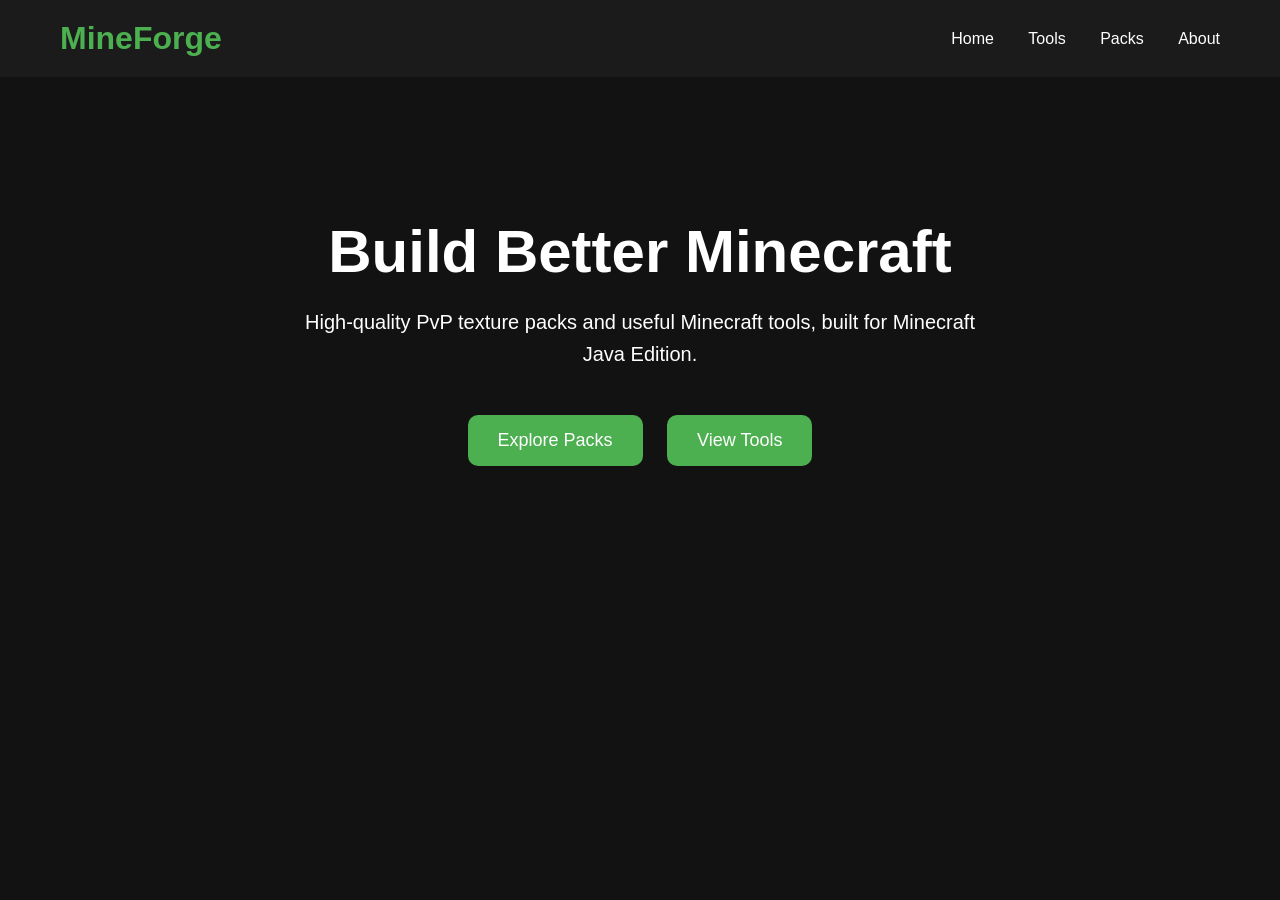
==== Website/index.html @ f45bd029 "Create homepage hero section" ====
<!DOCTYPE html>
<html lang="en">
<head>
    <meta charset="UTF-8">
    <meta name="viewport" content="width=device-width, initial-scale=1.0">
    <title>Document</title>
    <link rel="stylesheet" href="styles.css">
</head>
<body>
    <body>

    <nav class="navbar">

        <h1 class="logo">MineForge</h1>

        <div class="nav-links">
            <a href="#">Home</a>
            <a href="#">Tools</a>
            <a href="#">Packs</a>
            <a href="#">About</a>
        </div>

    </nav>

    <main>

        <section class="hero">

            <h2>Build Better Minecraft</h2>

            <p>
                High-quality PvP texture packs and useful Minecraft tools,
                built for Minecraft Java Edition.
            </p>

            <div class="buttons">
                <button>Explore Packs</button>
                <button>View Tools</button>
            </div>

        </section>

    </main>

</body>
</body>
</html>
---- Website/styles.css ----
/* Reset */

* {
    margin: 0;
    padding: 0;
    box-sizing: border-box;
}

/* Body */

body {
    background: #121212;
    color: white;
    font-family: Arial, Helvetica, sans-serif;
}

/* Navigation */

.navbar {

    display: flex;

    justify-content: space-between;

    align-items: center;

    padding: 20px 60px;

    background: #1b1b1b;
}

.logo {

    color: #4CAF50;

    font-size: 32px;
}

.nav-links a {

    color: white;

    text-decoration: none;

    margin-left: 30px;

    transition: 0.3s;
}

.nav-links a:hover {

    color: #4CAF50;
}

/* Hero */

.hero {

    text-align: center;

    padding: 140px 20px;
}

.hero h2 {

    font-size: 60px;

    margin-bottom: 20px;
}

.hero p {

    max-width: 700px;

    margin: auto;

    margin-bottom: 35px;

    font-size: 20px;

    line-height: 1.6;
}

button {

    background: #4CAF50;

    color: white;

    border: none;

    padding: 15px 30px;

    border-radius: 10px;

    font-size: 18px;

    cursor: pointer;

    margin: 10px;

    transition: 0.3s;
}

button:hover {

    background: #3f9143;

    transform: translateY(-5px);
}
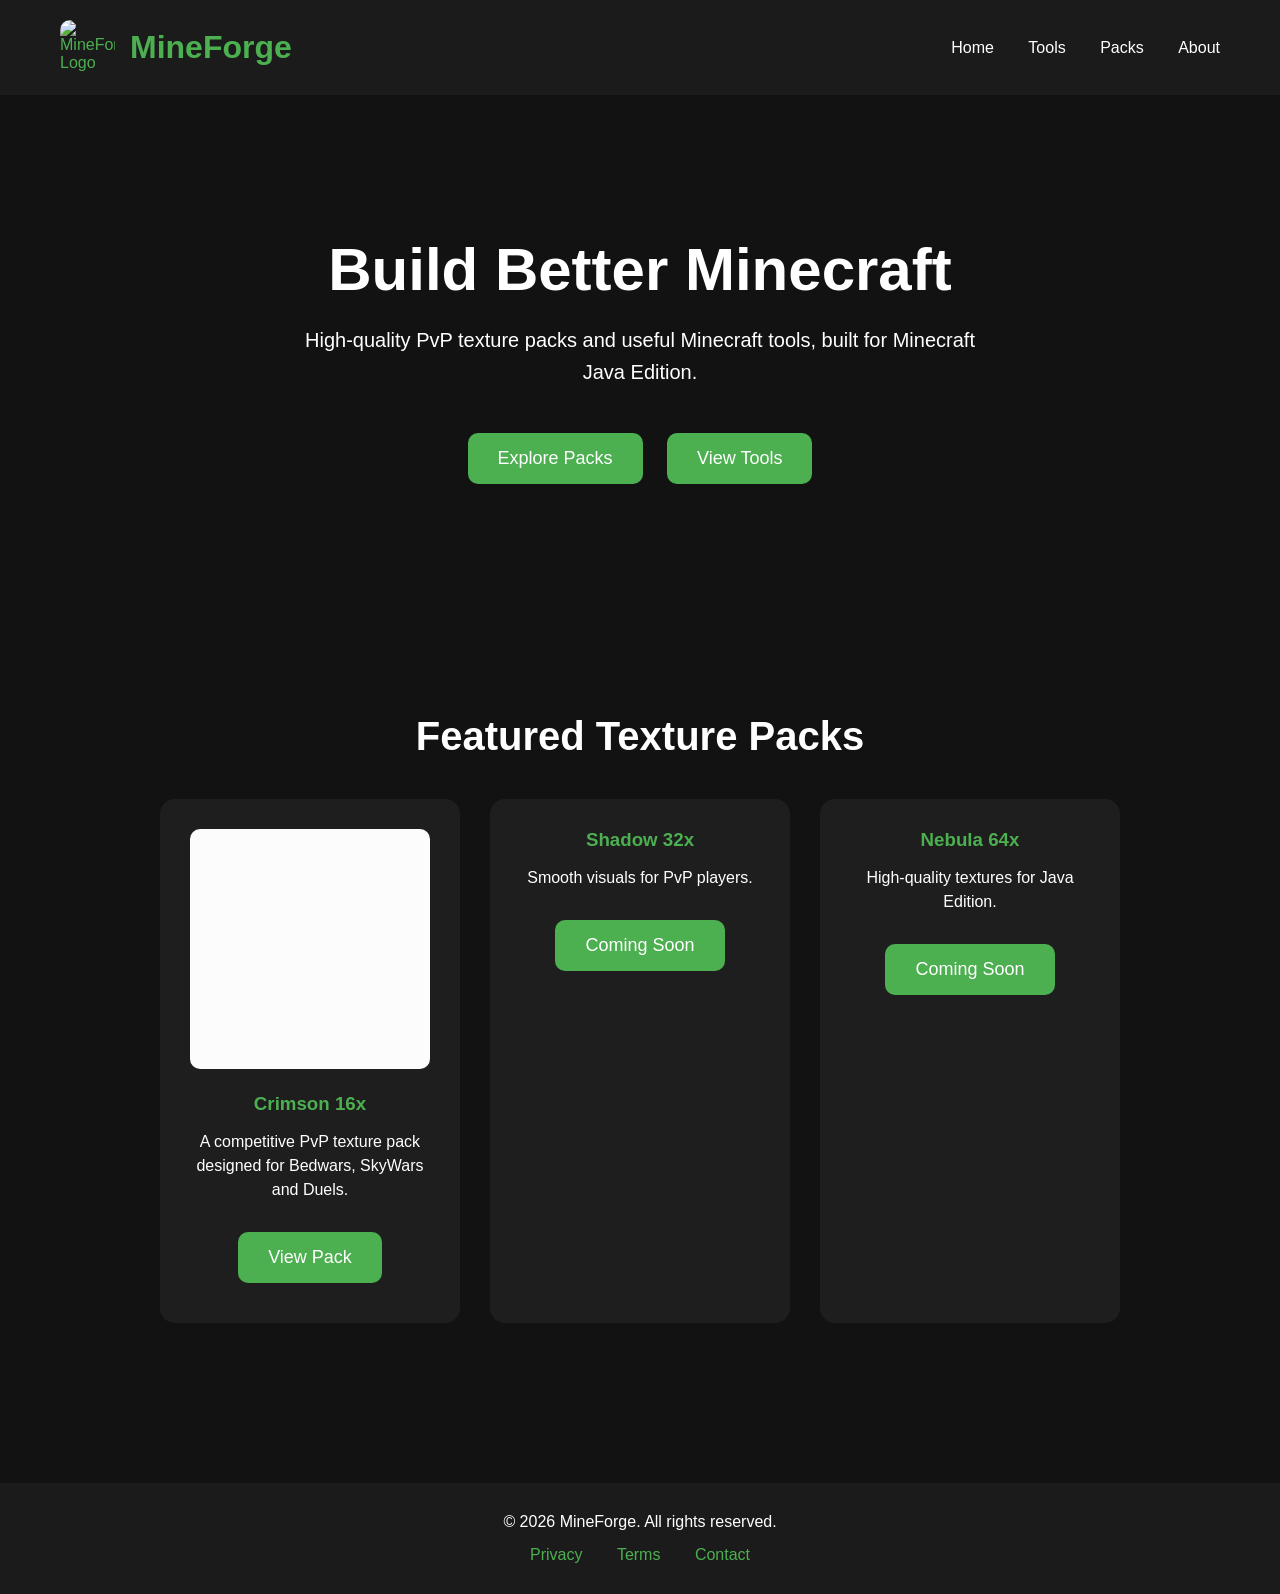
==== commit 28c77654: "Add website footer" ====
--- a/Website/index.html
+++ b/Website/index.html
@@ -11,7 +11,13 @@
 
     <nav class="navbar">
 
-        <h1 class="logo">MineForge</h1>
+        <div class="logo">
+
+    <img src="images/mineforge-logo.png" alt="MineForge Logo">
+
+    <h1>MineForge</h1>
+
+</div>
 
         <div class="nav-links">
             <a href="#">Home</a>
@@ -39,8 +45,55 @@
             </div>
 
         </section>
+        <section class="featured">
+
+    <h2>Featured Texture Packs</h2>
+
+    <div class="card-container">
+
+        <div class="card">
+
+    <img src="images/placeholder-pack.png" alt="Crimson 16x">
+
+    <h3>Crimson 16x</h3>
+
+    <p>
+        A competitive PvP texture pack designed for Bedwars,
+        SkyWars and Duels.
+    </p>
+
+    <button>View Pack</button>
+
+</div>
+
+        <div class="card">
+            <h3>Shadow 32x</h3>
+            <p>Smooth visuals for PvP players.</p>
+            <button>Coming Soon</button>
+        </div>
+
+        <div class="card">
+            <h3>Nebula 64x</h3>
+            <p>High-quality textures for Java Edition.</p>
+            <button>Coming Soon</button>
+        </div>
+
+    </div>
+
+</section>
 
     </main>
+    <footer>
+
+    <p>© 2026 MineForge. All rights reserved.</p>
+
+    <div class="footer-links">
+        <a href="#">Privacy</a>
+        <a href="#">Terms</a>
+        <a href="#">Contact</a>
+    </div>
+
+</footer>
 
 </body>
 </body>
--- a/Website/styles.css
+++ b/Website/styles.css
@@ -31,7 +31,25 @@
 
 .logo {
 
-    color: #4CAF50;
+    display: flex;
+
+    align-items: center;
+
+    gap: 15px;
+
+    color: #4CAF50;
+}
+
+.logo img {
+
+    width: 55px;
+
+    height: 55px;
+
+    border-radius: 10px;
+}
+
+.logo h1 {
 
     font-size: 32px;
 }
@@ -107,4 +125,109 @@
     background: #3f9143;
 
     transform: translateY(-5px);
+}
+/* Featured Section */
+
+.featured {
+
+    padding: 80px 60px;
+
+    text-align: center;
+}
+
+.featured h2 {
+
+    margin-bottom: 40px;
+
+    font-size: 40px;
+}
+
+.card-container {
+
+    display: flex;
+
+    justify-content: center;
+
+    gap: 30px;
+
+    flex-wrap: wrap;
+}
+
+.card {
+
+    background: #1e1e1e;
+
+    padding: 30px;
+
+    border-radius: 15px;
+
+    width: 300px;
+
+    transition: 0.3s;
+}
+
+.card:hover {
+
+    transform: translateY(-8px);
+
+    box-shadow: 0 0 20px rgba(76, 175, 80, 0.4);
+}
+
+.card h3 {
+
+    color: #4CAF50;
+
+    margin-bottom: 15px;
+}
+
+.card p {
+
+    margin-bottom: 20px;
+
+    line-height: 1.5;
+}
+.card img {
+
+    width: 100%;
+
+    border-radius: 10px;
+
+    margin-bottom: 20px;
+
+    aspect-ratio: 1 / 1;
+
+    object-fit: cover;
+}
+/* Footer */
+
+footer {
+
+    background: #1b1b1b;
+
+    padding: 30px;
+
+    margin-top: 80px;
+
+    text-align: center;
+}
+
+.footer-links {
+
+    margin-top: 15px;
+}
+
+.footer-links a {
+
+    color: #4CAF50;
+
+    text-decoration: none;
+
+    margin: 0 15px;
+
+    transition: 0.3s;
+}
+
+.footer-links a:hover {
+
+    color: white;
 }
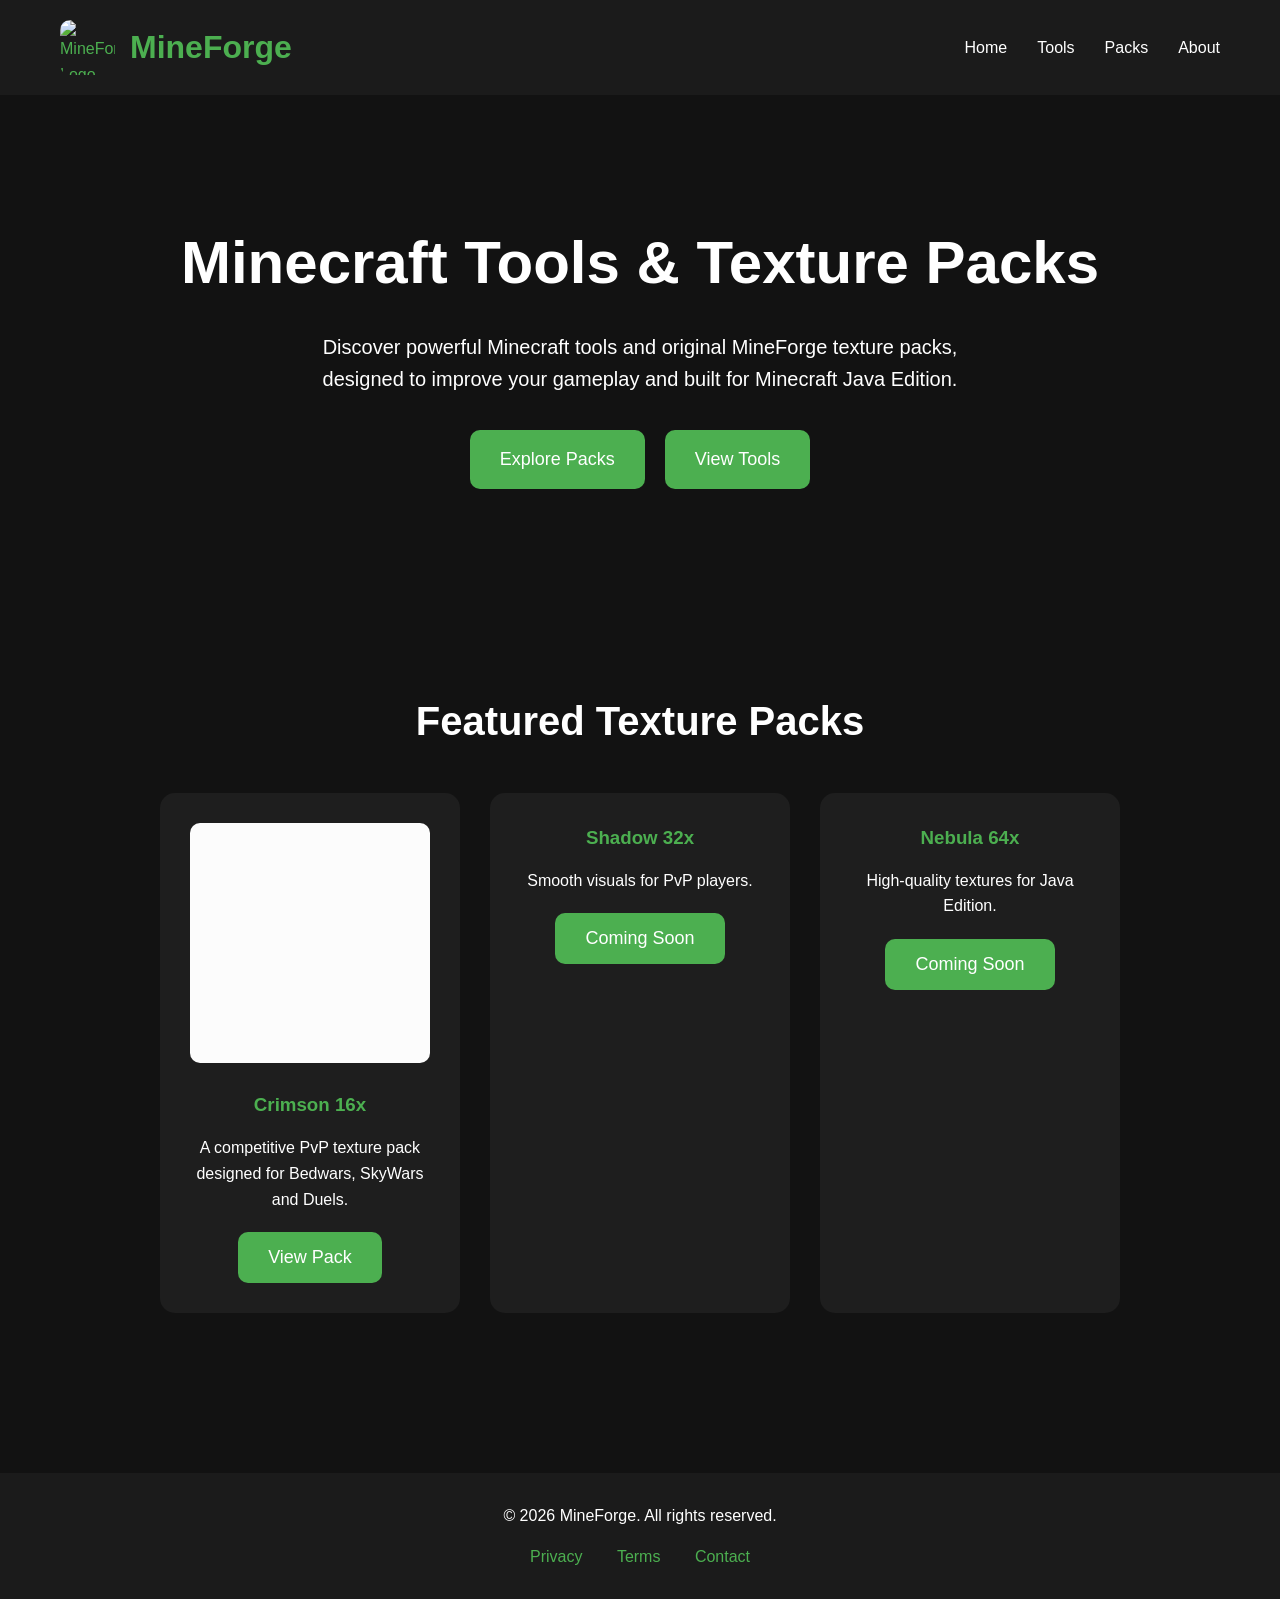
==== commit 0694391d: "Create Tools Hub and reorganize tool pages" ====
--- a/Website/index.html
+++ b/Website/index.html
@@ -3,11 +3,10 @@
 <head>
     <meta charset="UTF-8">
     <meta name="viewport" content="width=device-width, initial-scale=1.0">
-    <title>Document</title>
+    <title>MineForge | Home</title>
     <link rel="stylesheet" href="styles.css">
 </head>
 <body>
-    <body>
 
     <nav class="navbar">
 
@@ -20,10 +19,10 @@
 </div>
 
         <div class="nav-links">
-            <a href="#">Home</a>
-            <a href="#">Tools</a>
-            <a href="#">Packs</a>
-            <a href="#">About</a>
+            <a href="index.html">Home</a>
+            <a href="pages/tools.html">Tools</a>
+            <a href="pages/packs.html">Packs</a>
+            <a href="pages/about.html">About</a>
         </div>
 
     </nav>
@@ -32,16 +31,21 @@
 
         <section class="hero">
 
-            <h2>Build Better Minecraft</h2>
+            <h2>Minecraft Tools & Texture Packs</h2>
 
             <p>
-                High-quality PvP texture packs and useful Minecraft tools,
-                built for Minecraft Java Edition.
-            </p>
+    Discover powerful Minecraft tools and original MineForge texture packs,
+    designed to improve your gameplay and built for Minecraft Java Edition.
+</p>
 
             <div class="buttons">
-                <button>Explore Packs</button>
-                <button>View Tools</button>
+                <a href="pages/packs.html" class="hero-button">
+    Explore Packs
+</a>
+
+<a href="pages/tools.html" class="hero-button">
+    View Tools
+</a>
             </div>
 
         </section>
@@ -94,7 +98,5 @@
     </div>
 
 </footer>
-
-</body>
 </body>
 </html>
--- a/Website/styles.css
+++ b/Website/styles.css
@@ -1,233 +1,347 @@
+/* =========================================================
+   MineForge v1.0 Stylesheet
+   ========================================================= */
+
 /* Reset */
-
-* {
-    margin: 0;
-    padding: 0;
-    box-sizing: border-box;
+*{
+    margin:0;
+    padding:0;
+    box-sizing:border-box;
 }
 
 /* Body */
-
-body {
-    background: #121212;
+body{
+    background:#121212;
+    color:#fff;
+    font-family:Arial,Helvetica,sans-serif;
+    line-height:1.6;
+}
+
+/* Navigation */
+.navbar{
+    display:flex;
+    justify-content:space-between;
+    align-items:center;
+    padding:20px 60px;
+    background:#1b1b1b;
+}
+
+.logo{
+    display:flex;
+    align-items:center;
+    gap:15px;
+    color:#4CAF50;
+}
+
+.logo img{
+    width:55px;
+    height:55px;
+    border-radius:10px;
+}
+
+.logo h1{
+    font-size:32px;
+}
+
+.nav-links{
+    display:flex;
+    gap:30px;
+}
+
+.nav-links a{
+    color:white;
+    text-decoration:none;
+    transition:.3s;
+}
+
+.nav-links a:hover{
+    color:#4CAF50;
+}
+
+/* Hero */
+.hero{
+    text-align:center;
+    padding:120px 20px;
+}
+
+.hero h2{
+    font-size:60px;
+    margin-bottom:20px;
+}
+
+.hero p{
+    max-width:700px;
+    margin:0 auto 35px;
+    font-size:20px;
+}
+
+/* ==========================
+   Hero Buttons
+========================== */
+
+.buttons {
+    display: flex;
+    justify-content: center;
+    gap: 20px;
+    flex-wrap: wrap;
+}
+
+.hero-button {
+    display: inline-block;
+
+    background: #4CAF50;
     color: white;
-    font-family: Arial, Helvetica, sans-serif;
-}
-
-/* Navigation */
-
-.navbar {
-
-    display: flex;
-
-    justify-content: space-between;
-
-    align-items: center;
-
-    padding: 20px 60px;
-
-    background: #1b1b1b;
-}
-
-.logo {
-
-    display: flex;
-
-    align-items: center;
-
-    gap: 15px;
-
-    color: #4CAF50;
-}
-
-.logo img {
-
-    width: 55px;
-
-    height: 55px;
+
+    text-decoration: none;
+
+    padding: 15px 30px;
 
     border-radius: 10px;
-}
-
-.logo h1 {
-
-    font-size: 32px;
-}
-
-.nav-links a {
+
+    font-size: 18px;
+    font-weight: normal;
+
+    cursor: pointer;
+
+    transition: 0.3s;
+}
+
+.hero-button:hover {
+
+    background: #3f9143;
+
+    transform: translateY(-5px);
+}
+
+.secondary-button {
+
+    background: #4CAF50;
+
+    border: none;
 
     color: white;
-
-    text-decoration: none;
-
-    margin-left: 30px;
-
-    transition: 0.3s;
-}
-
-.nav-links a:hover {
-
-    color: #4CAF50;
-}
-
-/* Hero */
-
-.hero {
-
-    text-align: center;
-
-    padding: 140px 20px;
-}
-
-.hero h2 {
-
-    font-size: 60px;
-
-    margin-bottom: 20px;
-}
-
-.hero p {
-
-    max-width: 700px;
-
-    margin: auto;
-
-    margin-bottom: 35px;
-
-    font-size: 20px;
-
-    line-height: 1.6;
-}
-
-button {
-
-    background: #4CAF50;
-
-    color: white;
-
-    border: none;
-
-    padding: 15px 30px;
-
-    border-radius: 10px;
-
-    font-size: 18px;
-
-    cursor: pointer;
-
-    margin: 10px;
-
-    transition: 0.3s;
-}
-
-button:hover {
-
-    background: #3f9143;
-
-    transform: translateY(-5px);
-}
-/* Featured Section */
-
-.featured {
-
-    padding: 80px 60px;
-
-    text-align: center;
-}
-
-.featured h2 {
-
-    margin-bottom: 40px;
-
-    font-size: 40px;
-}
-
-.card-container {
-
-    display: flex;
-
-    justify-content: center;
-
-    gap: 30px;
-
-    flex-wrap: wrap;
-}
-
-.card {
-
-    background: #1e1e1e;
-
-    padding: 30px;
-
-    border-radius: 15px;
-
-    width: 300px;
-
-    transition: 0.3s;
-}
-
-.card:hover {
-
-    transform: translateY(-8px);
-
-    box-shadow: 0 0 20px rgba(76, 175, 80, 0.4);
-}
-
-.card h3 {
-
-    color: #4CAF50;
-
-    margin-bottom: 15px;
-}
-
-.card p {
-
-    margin-bottom: 20px;
-
-    line-height: 1.5;
-}
-.card img {
-
-    width: 100%;
-
-    border-radius: 10px;
-
-    margin-bottom: 20px;
-
-    aspect-ratio: 1 / 1;
-
-    object-fit: cover;
-}
+}
+/* Default Buttons */
+button{
+    background:#4CAF50;
+    color:#fff;
+    border:none;
+    padding:15px 30px;
+    border-radius:10px;
+    font-size:18px;
+    cursor:pointer;
+    transition:.3s;
+}
+
+button:hover{
+    background:#3f9143;
+    transform:translateY(-5px);
+}
+
+/* Featured */
+.featured{
+    padding:80px 60px;
+    text-align:center;
+}
+
+.featured h2{
+    font-size:40px;
+    margin-bottom:40px;
+}
+
+.card-container{
+    display:flex;
+    justify-content:center;
+    gap:30px;
+    flex-wrap:wrap;
+}
+
+.card{
+    width:300px;
+    background:#1e1e1e;
+    padding:30px;
+    border-radius:15px;
+    transition:.3s;
+}
+
+.card:hover{
+    transform:translateY(-8px);
+    box-shadow:0 0 20px rgba(76,175,80,.4);
+}
+
+.card img{
+    width:100%;
+    aspect-ratio:1/1;
+    object-fit:cover;
+    border-radius:10px;
+    margin-bottom:20px;
+}
+
+.card h3{
+    color:#4CAF50;
+    margin-bottom:15px;
+}
+
+.card p{
+    margin-bottom:20px;
+}
+
+/* Tools Page */
+.tools-grid{
+    width:90%;
+    max-width:1200px;
+    margin:60px auto;
+    display:grid;
+    grid-template-columns:repeat(auto-fit,minmax(320px,1fr));
+    gap:30px;
+}
+
+.tool-card{
+    background:#1e1e1e;
+    border:2px solid #2d2d2d;
+    border-radius:15px;
+    padding:25px;
+    transition:.3s;
+}
+
+.tool-card:hover{
+    transform:translateY(-8px);
+    border-color:#4CAF50;
+    box-shadow:0 0 20px rgba(76,175,80,.25);
+}
+
+.status{
+    display:inline-block;
+    margin:15px 0;
+    font-weight:bold;
+}
+
+.available{color:#4CAF50;}
+.coming{color:orange;}
+
+.tool-button{
+    display:inline-block;
+    text-decoration:none;
+    background:#4CAF50;
+    color:#fff;
+    padding:12px 20px;
+    border-radius:8px;
+    transition:.3s;
+}
+
+.tool-button:hover{
+    background:#3f9143;
+}
+
+/* Calculator */
+.calculator{
+    display:flex;
+    flex-direction:column;
+    align-items:center;
+    gap:20px;
+    margin-top:40px;
+}
+
+.converter-header{
+    display:flex;
+    align-items:center;
+    gap:20px;
+    font-size:22px;
+    font-weight:bold;
+}
+
+.calculator input{
+    width:300px;
+    padding:15px;
+    border:none;
+    border-radius:10px;
+    font-size:18px;
+}
+
+#result{
+    margin-top:20px;
+    width:320px;
+    min-height:70px;
+    padding:20px;
+    background:#1f1f1f;
+    border:2px solid #4CAF50;
+    border-radius:12px;
+    text-align:center;
+    font-size:20px;
+}
+
+#copyMessage{
+    height:20px;
+    color:#4CAF50;
+    font-weight:bold;
+}
+
+#swapButton{
+    background:transparent;
+    border:none;
+    color:#4CAF50;
+    font-size:32px;
+    cursor:pointer;
+    transition:transform .25s,color .25s;
+}
+
+#swapButton:hover{
+    transform:rotate(180deg);
+    color:#6BFF8A;
+}
+
 /* Footer */
-
-footer {
-
-    background: #1b1b1b;
-
-    padding: 30px;
-
-    margin-top: 80px;
-
-    text-align: center;
-}
-
-.footer-links {
-
-    margin-top: 15px;
-}
-
-.footer-links a {
-
-    color: #4CAF50;
-
-    text-decoration: none;
-
-    margin: 0 15px;
-
-    transition: 0.3s;
-}
-
-.footer-links a:hover {
-
-    color: white;
-}+footer{
+    background:#1b1b1b;
+    margin-top:80px;
+    padding:30px;
+    text-align:center;
+}
+
+.footer-links{
+    margin-top:15px;
+}
+
+.footer-links a{
+    color:#4CAF50;
+    text-decoration:none;
+    margin:0 15px;
+    transition:.3s;
+}
+
+.footer-links a:hover{
+    color:#fff;
+}
+
+/* Responsive */
+@media (max-width:768px){
+    .navbar{
+        flex-direction:column;
+        gap:20px;
+        padding:20px;
+    }
+
+    .nav-links{
+        flex-wrap:wrap;
+        justify-content:center;
+        gap:18px;
+    }
+
+    .hero h2{
+        font-size:42px;
+    }
+
+    .hero p{
+        font-size:18px;
+    }
+
+    .featured{
+        padding:60px 20px;
+    }
+
+    .calculator input,
+    #result{
+        width:90%;
+        max-width:320px;
+    }
+}
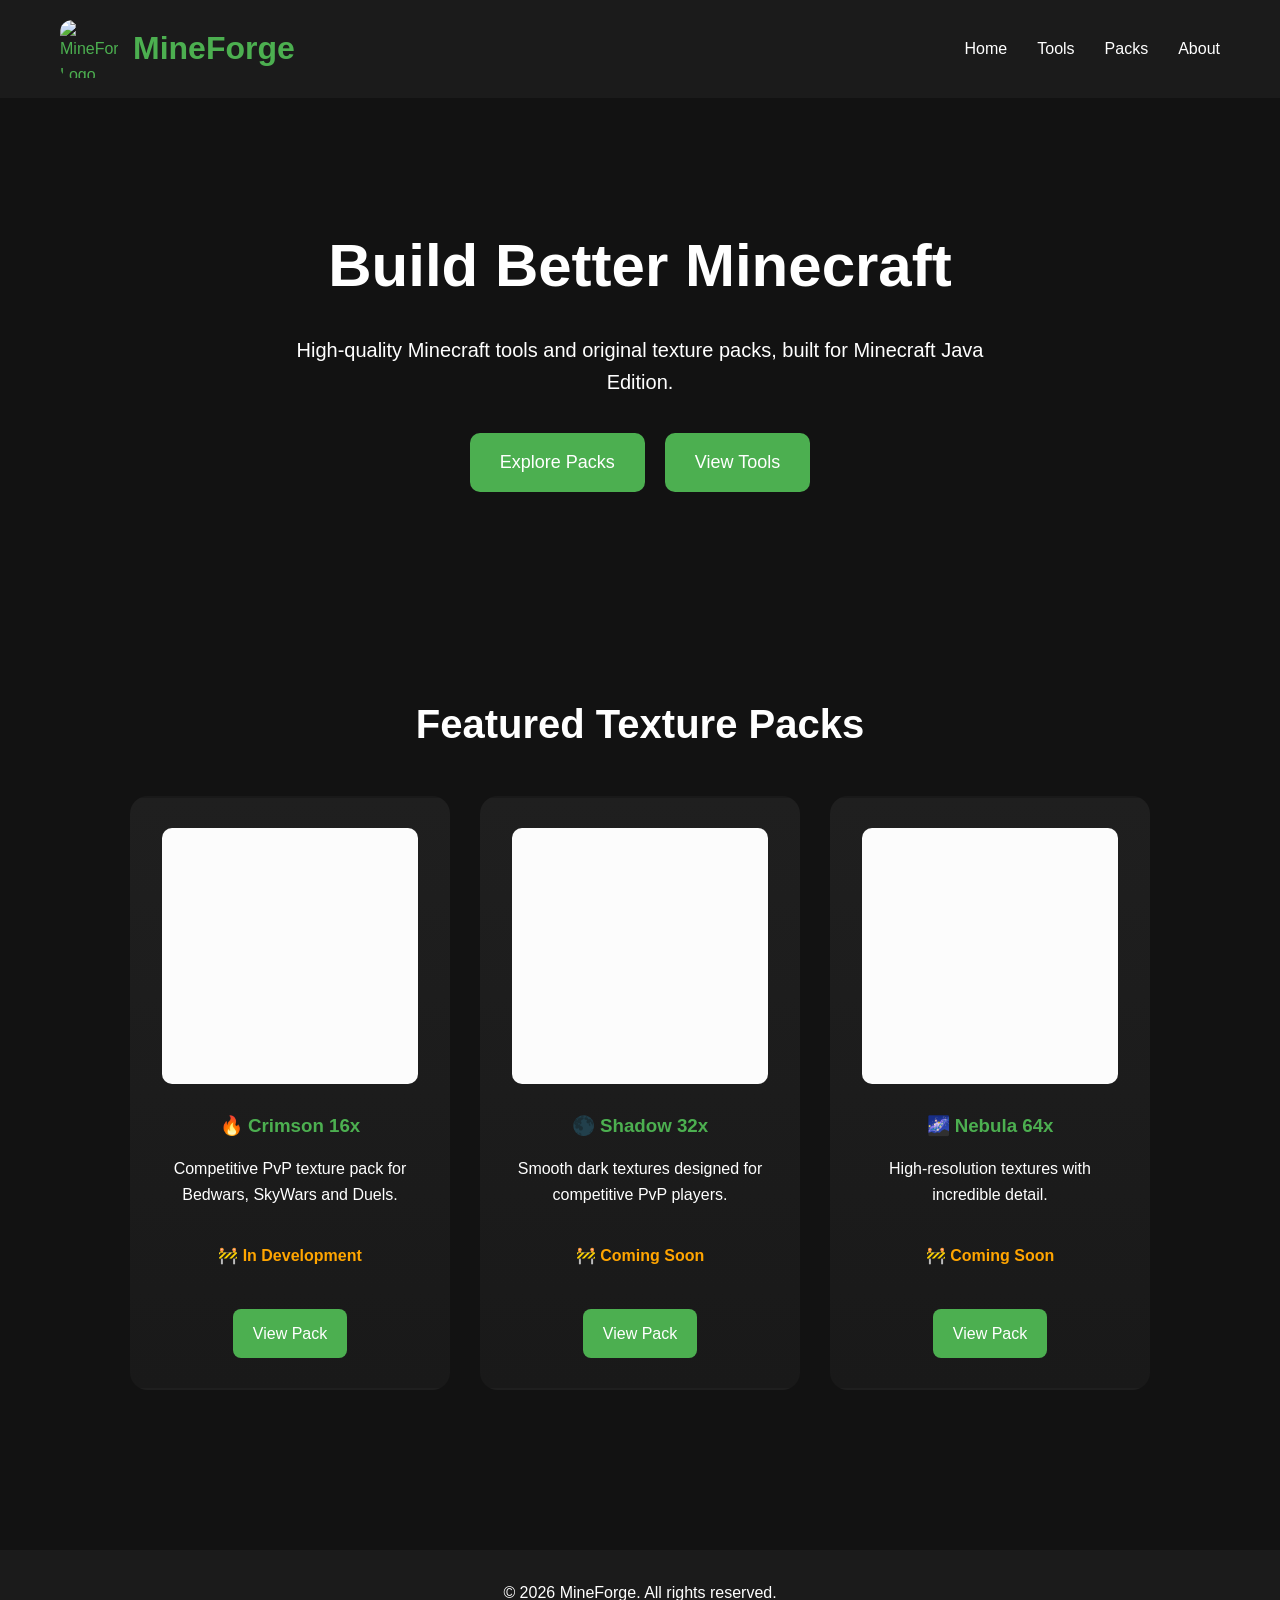
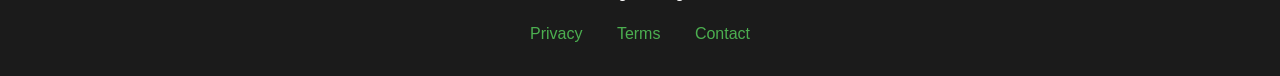
==== commit 2535cfb6: "Redesign homepage and improve featured pack section" ====
--- a/Website/index.html
+++ b/Website/index.html
@@ -1,28 +1,37 @@
 <!DOCTYPE html>
 <html lang="en">
+
 <head>
+
     <meta charset="UTF-8">
+
     <meta name="viewport" content="width=device-width, initial-scale=1.0">
-    <title>MineForge | Home</title>
+
+    <title>MineForge | Minecraft Tools & Texture Packs</title>
+
     <link rel="stylesheet" href="styles.css">
+
 </head>
+
 <body>
 
     <nav class="navbar">
 
         <div class="logo">
 
-    <img src="images/mineforge-logo.png" alt="MineForge Logo">
+            <img src="images/mineforge-logo.png" alt="MineForge Logo">
 
-    <h1>MineForge</h1>
+            <h1>MineForge</h1>
 
-</div>
+        </div>
 
         <div class="nav-links">
-            <a href="index.html">Home</a>
+
+            <a href="index.html" class="active">Home</a>
             <a href="pages/tools.html">Tools</a>
             <a href="pages/packs.html">Packs</a>
             <a href="pages/about.html">About</a>
+
         </div>
 
     </nav>
@@ -31,72 +40,122 @@
 
         <section class="hero">
 
-            <h2>Minecraft Tools & Texture Packs</h2>
+            <h2>Build Better Minecraft</h2>
 
             <p>
-    Discover powerful Minecraft tools and original MineForge texture packs,
-    designed to improve your gameplay and built for Minecraft Java Edition.
-</p>
+                High-quality Minecraft tools and original texture packs,
+                built for Minecraft Java Edition.
+            </p>
 
             <div class="buttons">
+
                 <a href="pages/packs.html" class="hero-button">
-    Explore Packs
-</a>
+                    Explore Packs
+                </a>
 
-<a href="pages/tools.html" class="hero-button">
-    View Tools
-</a>
+                <a href="pages/tools.html" class="hero-button">
+                    View Tools
+                </a>
+
             </div>
 
         </section>
+
         <section class="featured">
 
-    <h2>Featured Texture Packs</h2>
+            <h2>Featured Texture Packs</h2>
 
-    <div class="card-container">
+            <div class="card-container">
 
-        <div class="card">
+                <div class="card">
 
-    <img src="images/placeholder-pack.png" alt="Crimson 16x">
+                    <img src="images/placeholder-pack.png" alt="Crimson 16x">
 
-    <h3>Crimson 16x</h3>
+                    <h3>🔥 Crimson 16x</h3>
 
-    <p>
-        A competitive PvP texture pack designed for Bedwars,
-        SkyWars and Duels.
-    </p>
+                    <p>
+                        Competitive PvP texture pack for
+                        Bedwars, SkyWars and Duels.
+                    </p>
 
-    <button>View Pack</button>
+                    <span class="status coming">
+                        🚧 In Development
+                    </span>
 
-</div>
+                    <br><br>
 
-        <div class="card">
-            <h3>Shadow 32x</h3>
-            <p>Smooth visuals for PvP players.</p>
-            <button>Coming Soon</button>
+                    <a href="pages/packs.html" class="tool-button">
+                        View Pack
+                    </a>
+
+                </div>
+
+                <div class="card">
+
+                    <img src="images/placeholder-pack.png" alt="Shadow 32x">
+
+                    <h3>🌑 Shadow 32x</h3>
+
+                    <p>
+                        Smooth dark textures designed
+                        for competitive PvP players.
+                    </p>
+
+                    <span class="status coming">
+                        🚧 Coming Soon
+                    </span>
+
+                    <br><br>
+
+                    <a href="pages/packs.html" class="tool-button">
+                        View Pack
+                    </a>
+
+                </div>
+
+                <div class="card">
+
+                    <img src="images/placeholder-pack.png" alt="Nebula 64x">
+
+                    <h3>🌌 Nebula 64x</h3>
+
+                    <p>
+                        High-resolution textures with
+                        incredible detail.
+                    </p>
+
+                    <span class="status coming">
+                        🚧 Coming Soon
+                    </span>
+
+                    <br><br>
+
+                    <a href="pages/packs.html" class="tool-button">
+                        View Pack
+                    </a>
+
+                </div>
+
+            </div>
+
+        </section>
+
+    </main>
+
+    <footer>
+
+        <p>© 2026 MineForge. All rights reserved.</p>
+
+        <div class="footer-links">
+
+            <a href="#">Privacy</a>
+            <a href="#">Terms</a>
+            <a href="#">Contact</a>
+
         </div>
 
-        <div class="card">
-            <h3>Nebula 64x</h3>
-            <p>High-quality textures for Java Edition.</p>
-            <button>Coming Soon</button>
-        </div>
+    </footer>
 
-    </div>
+</body>
 
-</section>
-
-    </main>
-    <footer>
-
-    <p>© 2026 MineForge. All rights reserved.</p>
-
-    <div class="footer-links">
-        <a href="#">Privacy</a>
-        <a href="#">Terms</a>
-        <a href="#">Contact</a>
-    </div>
-
-</footer>
-</body>
 </html>
--- a/Website/styles.css
+++ b/Website/styles.css
@@ -33,10 +33,21 @@
     color:#4CAF50;
 }
 
-.logo img{
-    width:55px;
-    height:55px;
-    border-radius:10px;
+.logo img {
+
+    width:58px;
+
+    height:58px;
+
+    border-radius:12px;
+
+    transition:.3s;
+
+}
+.logo img:hover{
+
+    transform:rotate(-8deg) scale(1.08);
+
 }
 
 .logo h1{
@@ -156,19 +167,33 @@
     flex-wrap:wrap;
 }
 
-.card{
-    width:300px;
-    background:#1e1e1e;
-    padding:30px;
-    border-radius:15px;
-    transition:.3s;
-}
-
-.card:hover{
-    transform:translateY(-8px);
-    box-shadow:0 0 20px rgba(76,175,80,.4);
-}
-
+.card {
+
+    background: linear-gradient(180deg, #1f1f1f, #191919);
+
+    padding: 30px;
+
+    border-radius: 18px;
+
+    width: 320px;
+
+    border: 2px solid transparent;
+
+    transition: all 0.35s ease;
+
+}
+
+.card:hover {
+
+    transform: translateY(-10px);
+
+    border-color: #4CAF50;
+
+    box-shadow:
+        0 12px 35px rgba(0,0,0,.45),
+        0 0 25px rgba(76,175,80,.25);
+
+}
 .card img{
     width:100%;
     aspect-ratio:1/1;
@@ -196,18 +221,30 @@
     gap:30px;
 }
 
-.tool-card{
-    background:#1e1e1e;
-    border:2px solid #2d2d2d;
-    border-radius:15px;
-    padding:25px;
-    transition:.3s;
-}
-
-.tool-card:hover{
-    transform:translateY(-8px);
+.tool-card {
+
+    background: linear-gradient(180deg,#1f1f1f,#191919);
+
+    border-radius:18px;
+
+    border:2px solid transparent;
+
+    padding:30px;
+
+    transition:all .35s ease;
+
+}
+
+.tool-card:hover {
+
+    transform:translateY(-10px);
+
     border-color:#4CAF50;
-    box-shadow:0 0 20px rgba(76,175,80,.25);
+
+    box-shadow:
+        0 12px 35px rgba(0,0,0,.45),
+        0 0 25px rgba(76,175,80,.25);
+
 }
 
 .status{
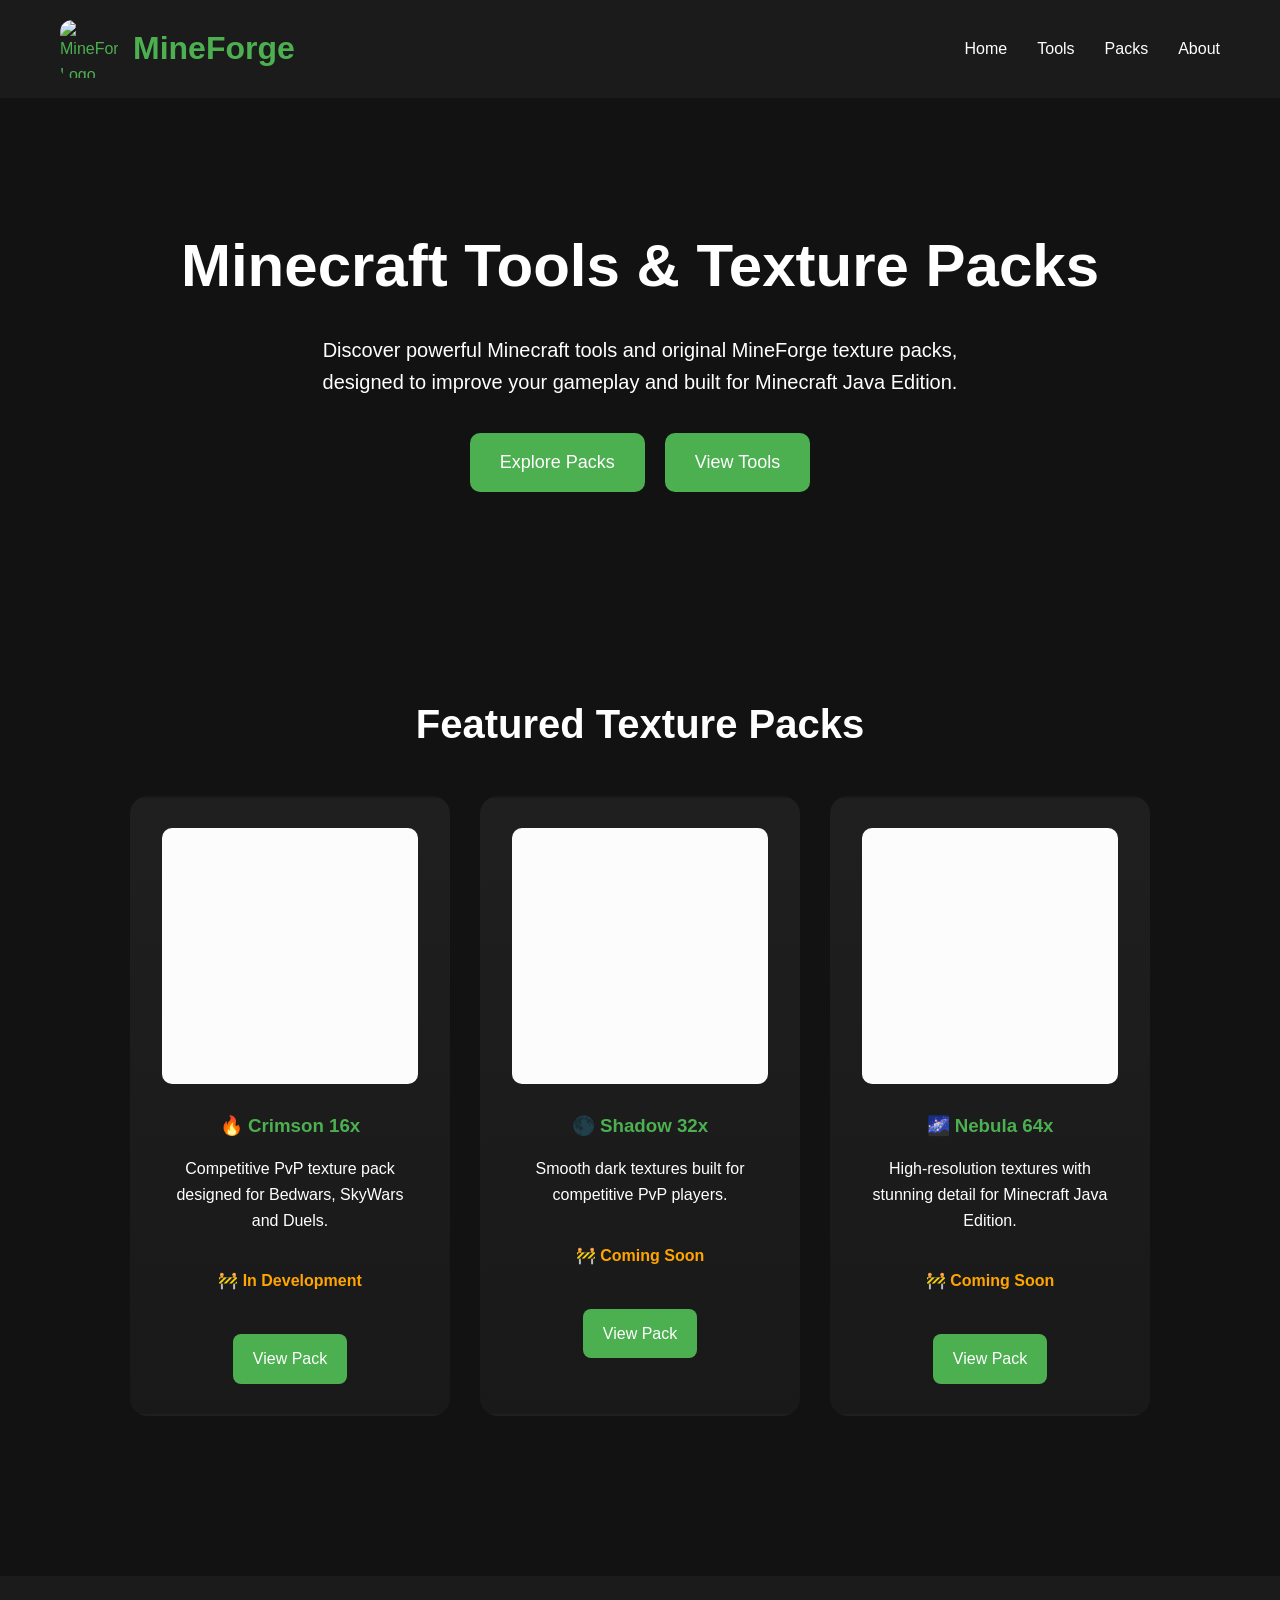
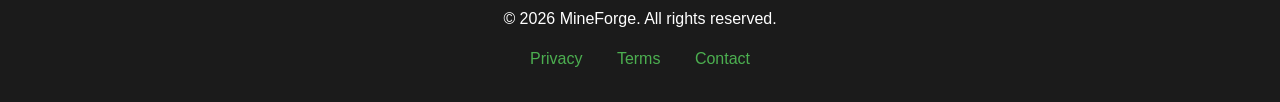
==== commit 19df2129: "Redesign homepage and improve featured pack section" ====
--- a/Website/index.html
+++ b/Website/index.html
@@ -1,37 +1,28 @@
 <!DOCTYPE html>
 <html lang="en">
-
 <head>
-
     <meta charset="UTF-8">
-
     <meta name="viewport" content="width=device-width, initial-scale=1.0">
-
-    <title>MineForge | Minecraft Tools & Texture Packs</title>
-
+    <title>MineForge | Home</title>
     <link rel="stylesheet" href="styles.css">
-
 </head>
-
 <body>
 
     <nav class="navbar">
 
         <div class="logo">
 
-            <img src="images/mineforge-logo.png" alt="MineForge Logo">
+    <img src="images/mineforge-logo.png" alt="MineForge Logo">
 
-            <h1>MineForge</h1>
+    <h1>MineForge</h1>
 
-        </div>
+</div>
 
         <div class="nav-links">
-
             <a href="index.html" class="active">Home</a>
             <a href="pages/tools.html">Tools</a>
             <a href="pages/packs.html">Packs</a>
             <a href="pages/about.html">About</a>
-
         </div>
 
     </nav>
@@ -40,122 +31,113 @@
 
         <section class="hero">
 
-            <h2>Build Better Minecraft</h2>
+            <h2>Minecraft Tools & Texture Packs</h2>
 
             <p>
-                High-quality Minecraft tools and original texture packs,
-                built for Minecraft Java Edition.
-            </p>
+    Discover powerful Minecraft tools and original MineForge texture packs,
+    designed to improve your gameplay and built for Minecraft Java Edition.
+</p>
 
             <div class="buttons">
+                <a href="pages/packs.html" class="hero-button">
+    Explore Packs
+</a>
 
-                <a href="pages/packs.html" class="hero-button">
-                    Explore Packs
-                </a>
-
-                <a href="pages/tools.html" class="hero-button">
-                    View Tools
-                </a>
-
+<a href="pages/tools.html" class="hero-button">
+    View Tools
+</a>
             </div>
 
         </section>
-
         <section class="featured">
 
-            <h2>Featured Texture Packs</h2>
+    <h2>Featured Texture Packs</h2>
 
-            <div class="card-container">
+    <div class="card-container">
 
-                <div class="card">
+        <div class="card">
 
-                    <img src="images/placeholder-pack.png" alt="Crimson 16x">
+            <img src="images/placeholder-pack.png" alt="Crimson 16x">
 
-                    <h3>🔥 Crimson 16x</h3>
+            <h3>🔥 Crimson 16x</h3>
 
-                    <p>
-                        Competitive PvP texture pack for
-                        Bedwars, SkyWars and Duels.
-                    </p>
+            <p>
+                Competitive PvP texture pack designed for Bedwars,
+                SkyWars and Duels.
+            </p>
 
-                    <span class="status coming">
-                        🚧 In Development
-                    </span>
+            <span class="status coming">
+                🚧 In Development
+            </span>
 
-                    <br><br>
+            <br><br>
 
-                    <a href="pages/packs.html" class="tool-button">
-                        View Pack
-                    </a>
-
-                </div>
-
-                <div class="card">
-
-                    <img src="images/placeholder-pack.png" alt="Shadow 32x">
-
-                    <h3>🌑 Shadow 32x</h3>
-
-                    <p>
-                        Smooth dark textures designed
-                        for competitive PvP players.
-                    </p>
-
-                    <span class="status coming">
-                        🚧 Coming Soon
-                    </span>
-
-                    <br><br>
-
-                    <a href="pages/packs.html" class="tool-button">
-                        View Pack
-                    </a>
-
-                </div>
-
-                <div class="card">
-
-                    <img src="images/placeholder-pack.png" alt="Nebula 64x">
-
-                    <h3>🌌 Nebula 64x</h3>
-
-                    <p>
-                        High-resolution textures with
-                        incredible detail.
-                    </p>
-
-                    <span class="status coming">
-                        🚧 Coming Soon
-                    </span>
-
-                    <br><br>
-
-                    <a href="pages/packs.html" class="tool-button">
-                        View Pack
-                    </a>
-
-                </div>
-
-            </div>
-
-        </section>
-
-    </main>
-
-    <footer>
-
-        <p>© 2026 MineForge. All rights reserved.</p>
-
-        <div class="footer-links">
-
-            <a href="#">Privacy</a>
-            <a href="#">Terms</a>
-            <a href="#">Contact</a>
+            <a href="pages/packs.html" class="tool-button">
+                View Pack
+            </a>
 
         </div>
 
-    </footer>
+        <div class="card">
 
+            <img src="images/placeholder-pack.png" alt="Shadow 32x">
+
+            <h3>🌑 Shadow 32x</h3>
+
+            <p>
+                Smooth dark textures built for competitive PvP players.
+            </p>
+
+            <span class="status coming">
+                🚧 Coming Soon
+            </span>
+
+            <br><br>
+
+            <a href="pages/packs.html" class="tool-button">
+                View Pack
+            </a>
+
+        </div>
+
+        <div class="card">
+
+            <img src="images/placeholder-pack.png" alt="Nebula 64x">
+
+            <h3>🌌 Nebula 64x</h3>
+
+            <p>
+                High-resolution textures with stunning detail
+                for Minecraft Java Edition.
+            </p>
+
+            <span class="status coming">
+                🚧 Coming Soon
+            </span>
+
+            <br><br>
+
+            <a href="pages/packs.html" class="tool-button">
+                View Pack
+            </a>
+
+        </div>
+
+    </div>
+
+</section>
+
+    </main>
+    <footer>
+
+    <p>© 2026 MineForge. All rights reserved.</p>
+
+    <div class="footer-links">
+        <a href="#">Privacy</a>
+        <a href="#">Terms</a>
+        <a href="#">Contact</a>
+    </div>
+
+</footer>
 </body>
-
 </html>
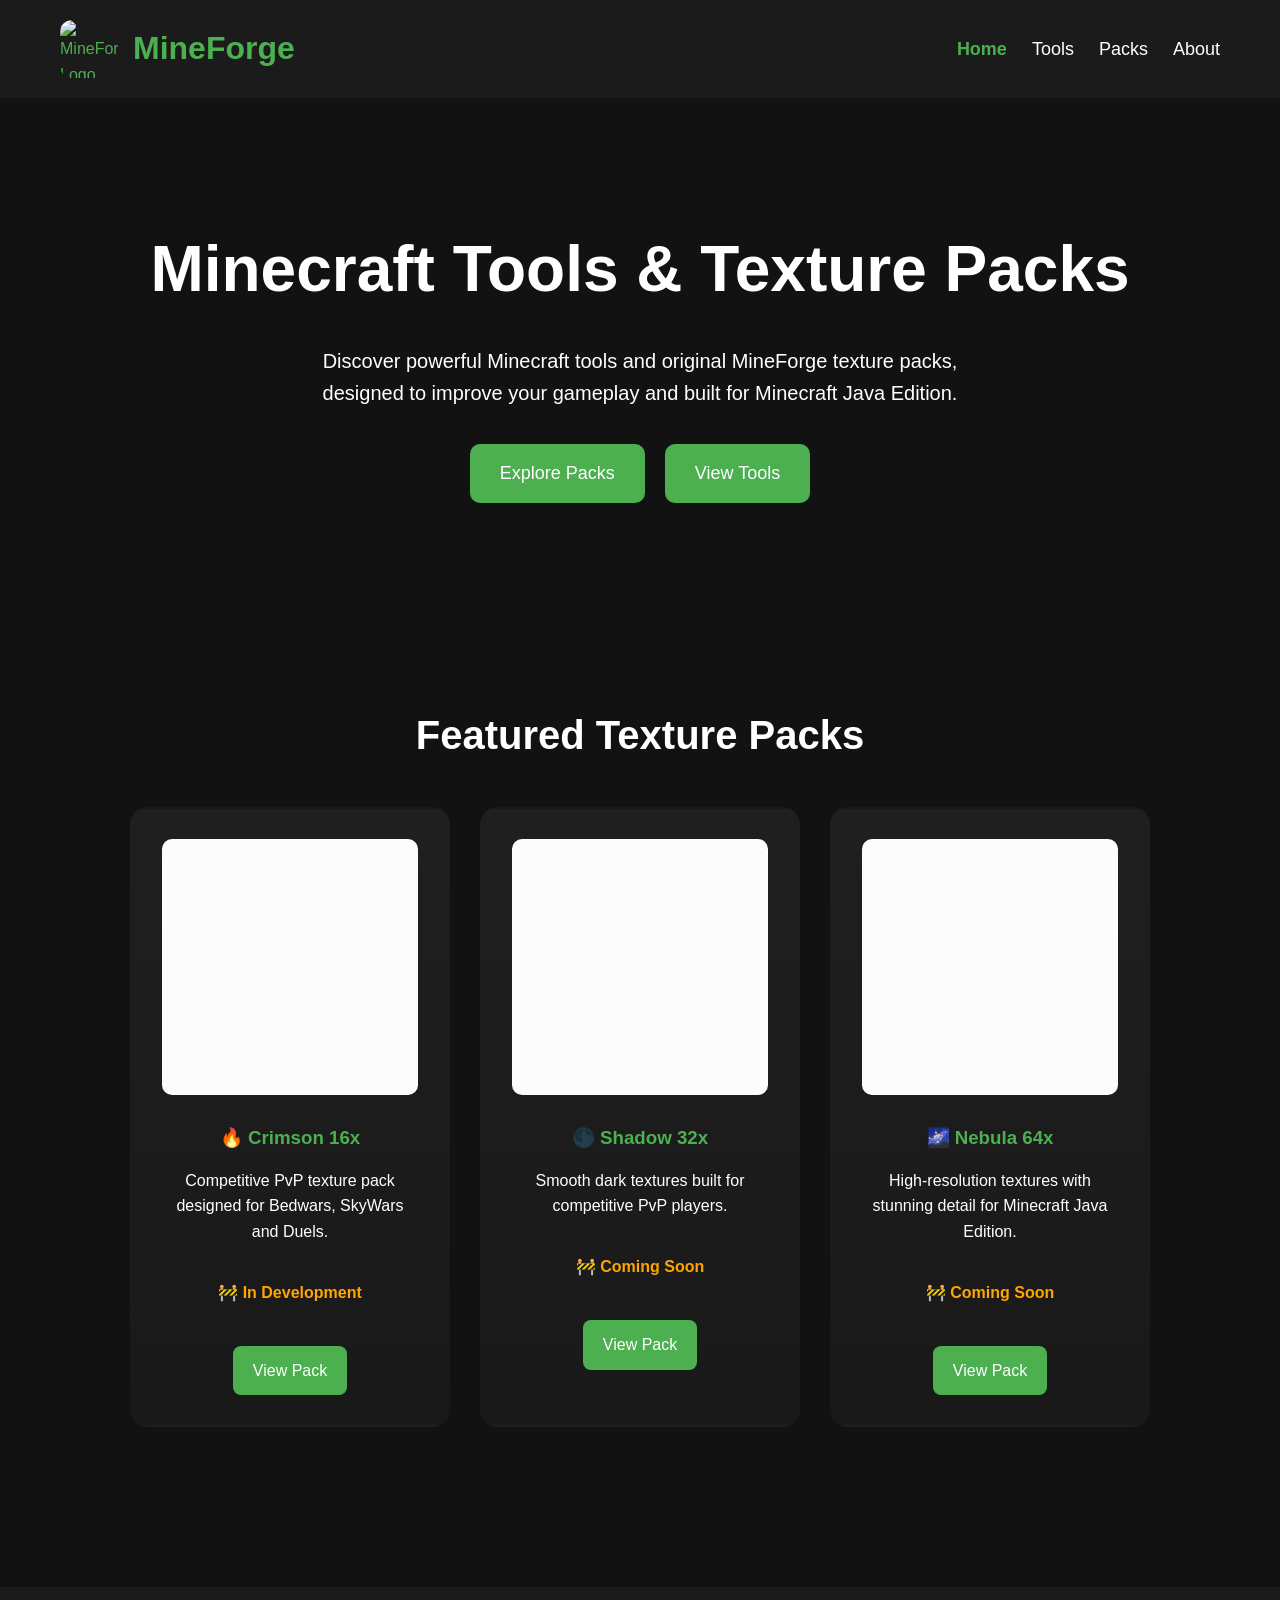
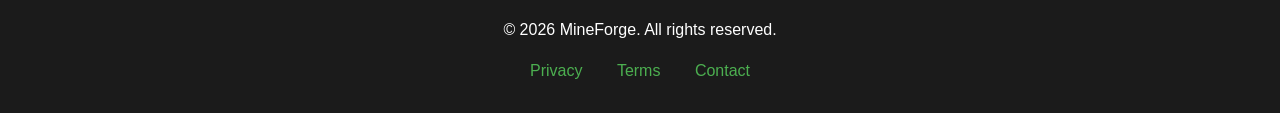
==== commit c0deed04: "polish navbar" ====
--- a/Website/index.html
+++ b/Website/index.html
@@ -20,9 +20,9 @@
 
         <div class="nav-links">
             <a href="index.html" class="active">Home</a>
-            <a href="pages/tools.html">Tools</a>
-            <a href="pages/packs.html">Packs</a>
-            <a href="pages/about.html">About</a>
+<a href="pages/tools.html">Tools</a>
+<a href="pages/packs.html">Packs</a>
+<a href="pages/about.html">About</a>
         </div>
 
     </nav>
--- a/Website/styles.css
+++ b/Website/styles.css
@@ -53,21 +53,38 @@
 .logo h1{
     font-size:32px;
 }
-
-.nav-links{
-    display:flex;
-    gap:30px;
+ .nav-links{
+    display:flex;
+    align-items:center;
+    gap:25px;
 }
 
 .nav-links a{
     color:white;
     text-decoration:none;
-    transition:.3s;
+    font-size:18px;
+    font-weight:500;
+    transition:0.25s ease;
+}
+
+.nav-links a:visited{
+    color:white;
 }
 
 .nav-links a:hover{
     color:#4CAF50;
 }
+
+.nav-links a.active{
+    color:#4CAF50;
+    font-weight:700;
+}
+
+.nav-links a.active:visited{
+    color:#4CAF50;
+}
+
+
 
 /* Hero */
 .hero{
@@ -76,8 +93,13 @@
 }
 
 .hero h2{
-    font-size:60px;
-    margin-bottom:20px;
+
+    font-size:64px;
+
+    margin-bottom:25px;
+
+    font-weight:800;
+
 }
 
 .hero p{
@@ -124,14 +146,6 @@
     transform: translateY(-5px);
 }
 
-.secondary-button {
-
-    background: #4CAF50;
-
-    border: none;
-
-    color: white;
-}
 /* Default Buttons */
 button{
     background:#4CAF50;
@@ -357,13 +371,12 @@
         gap:20px;
         padding:20px;
     }
-
-    .nav-links{
-        flex-wrap:wrap;
-        justify-content:center;
-        gap:18px;
-    }
-
+.nav-links{
+    gap:25px;
+    flex-wrap:wrap;
+    justify-content:center;
+}
+  
     .hero h2{
         font-size:42px;
     }
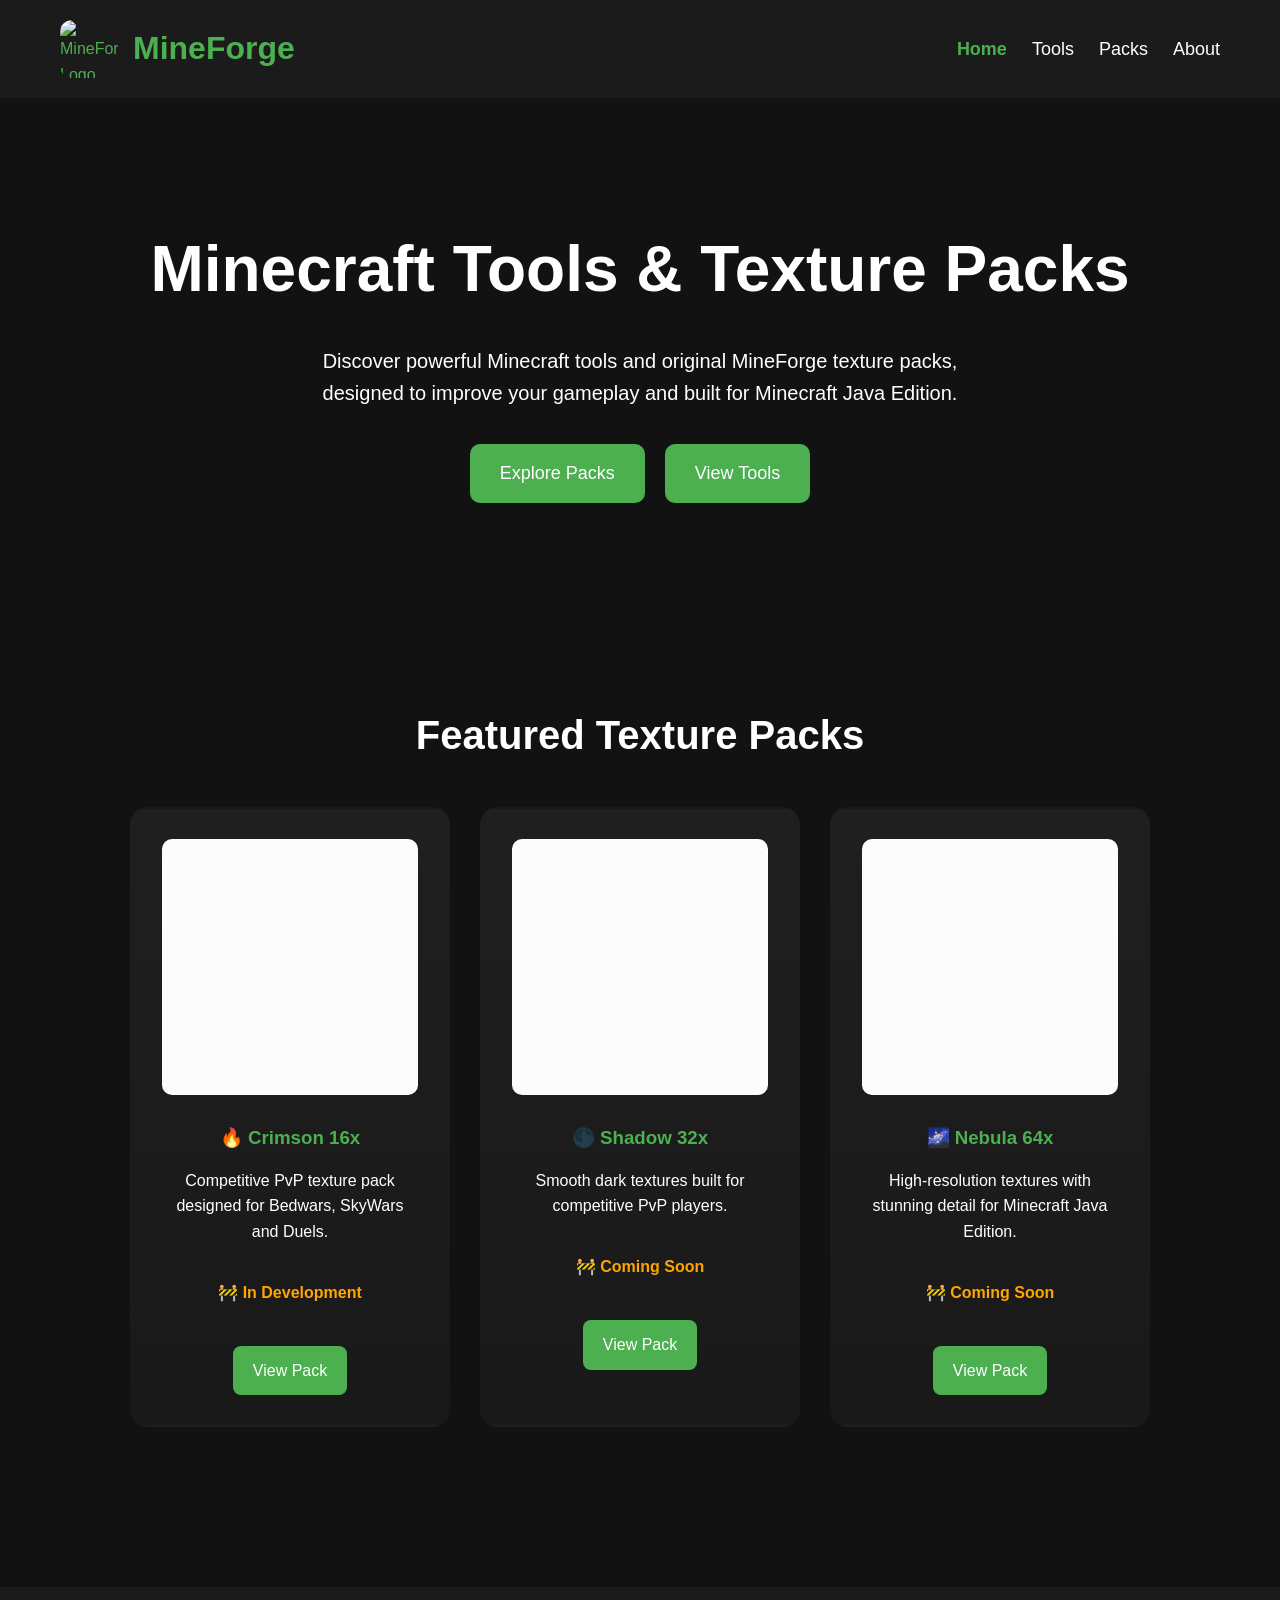
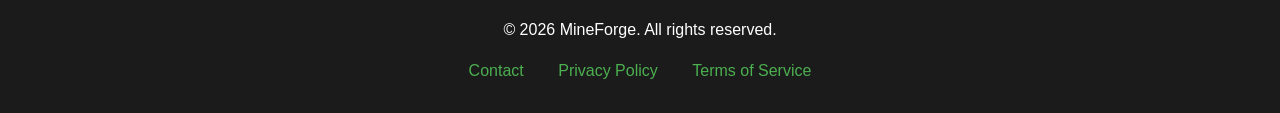
==== commit a15d70f6: "Release MineForge Frontend v1.0" ====
--- a/Website/index.html
+++ b/Website/index.html
@@ -23,6 +23,7 @@
 <a href="pages/tools.html">Tools</a>
 <a href="pages/packs.html">Packs</a>
 <a href="pages/about.html">About</a>
+
         </div>
 
     </nav>
@@ -133,10 +134,14 @@
     <p>© 2026 MineForge. All rights reserved.</p>
 
     <div class="footer-links">
-        <a href="#">Privacy</a>
-        <a href="#">Terms</a>
-        <a href="#">Contact</a>
-    </div>
+
+    <a href="pages/contact.html">Contact</a>
+
+    <a href="pages/privacy.html">Privacy Policy</a>
+
+    <a href="pages/terms.html">Terms of Service</a>
+
+</div>
 
 </footer>
 </body>
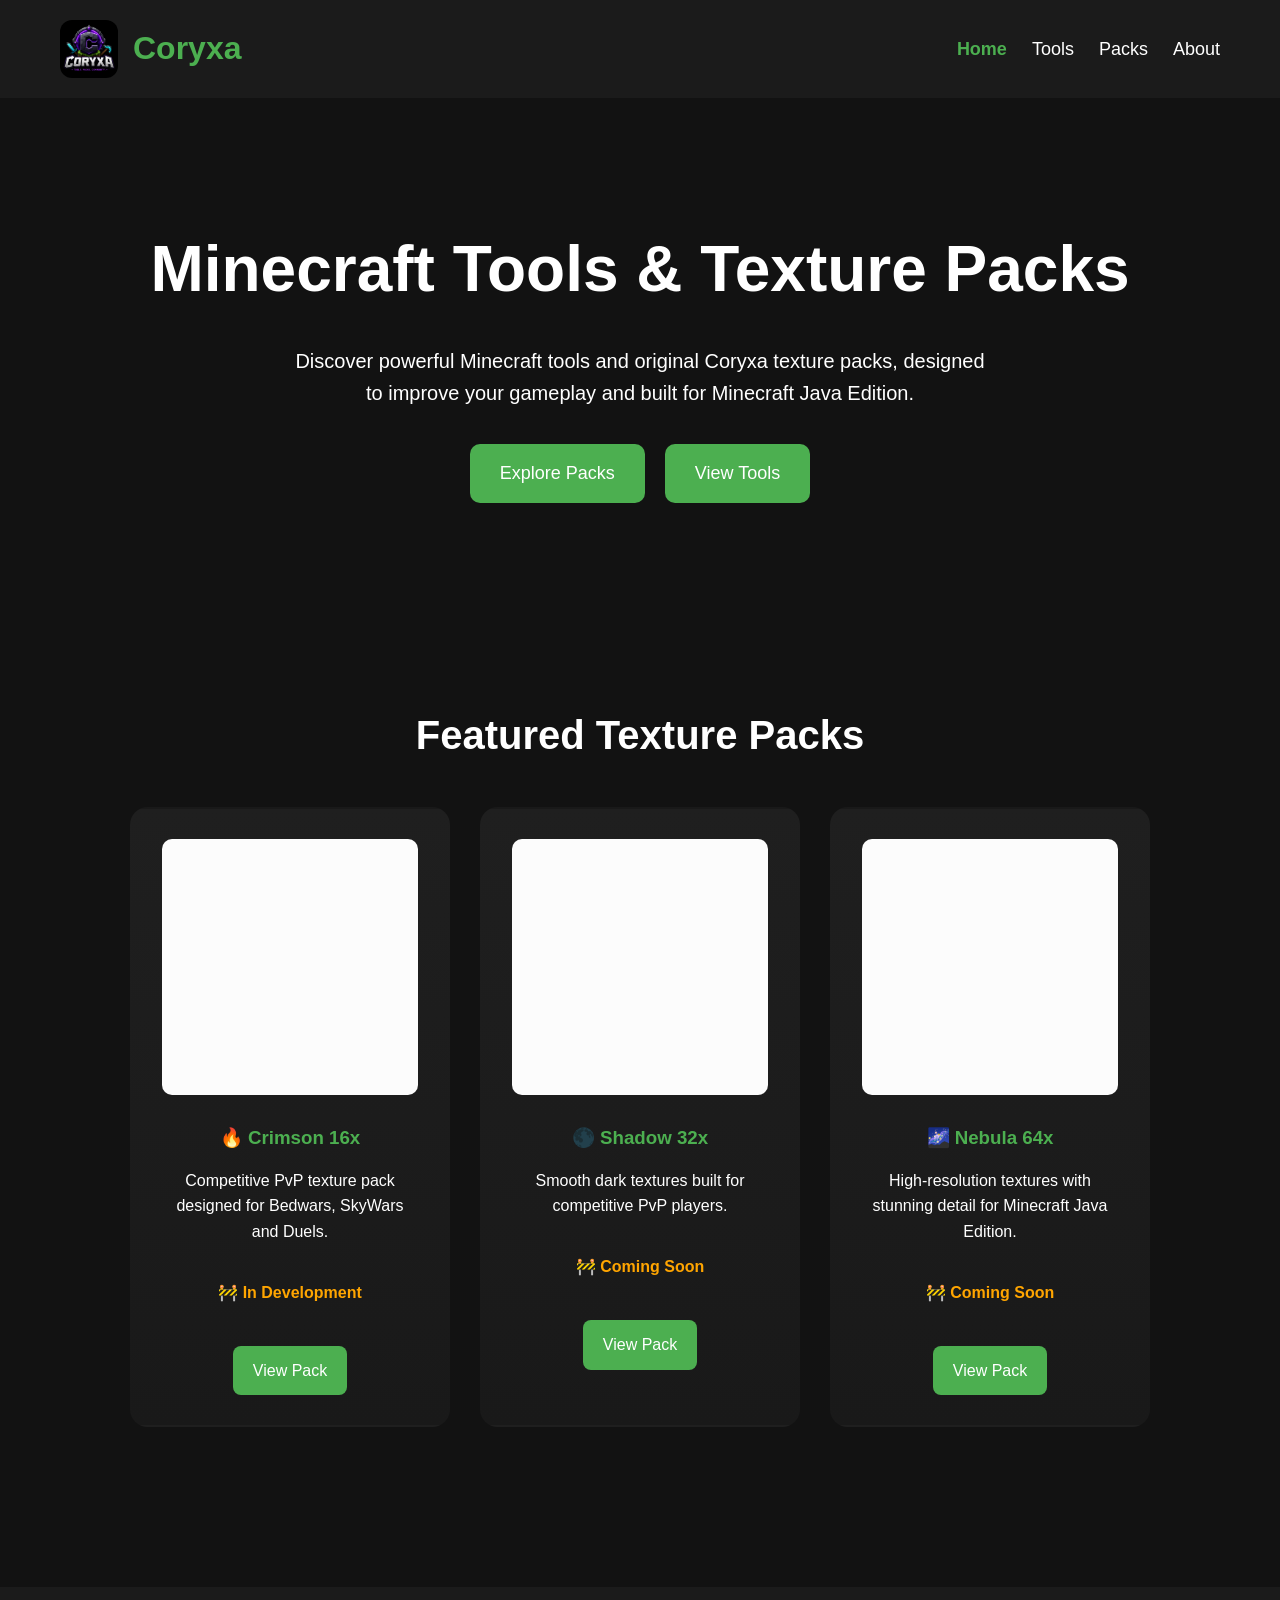
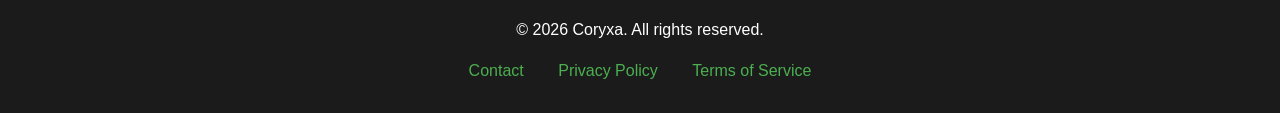
==== commit a76d5359: "Release MineForge Frontend v1.0" ====
--- a/Website/index.html
+++ b/Website/index.html
@@ -3,26 +3,28 @@
 <head>
     <meta charset="UTF-8">
     <meta name="viewport" content="width=device-width, initial-scale=1.0">
-    <title>MineForge | Home</title>
+    <title>Coryxa | Home</title>
     <link rel="stylesheet" href="styles.css">
 </head>
+
 <body>
 
     <nav class="navbar">
 
         <div class="logo">
 
-    <img src="images/mineforge-logo.png" alt="MineForge Logo">
+            <img src="images/coryxa-logo.png" alt="Coryxa Logo">
 
-    <h1>MineForge</h1>
+            <h1>Coryxa</h1>
 
-</div>
+        </div>
 
         <div class="nav-links">
+
             <a href="index.html" class="active">Home</a>
-<a href="pages/tools.html">Tools</a>
-<a href="pages/packs.html">Packs</a>
-<a href="pages/about.html">About</a>
+            <a href="pages/tools.html">Tools</a>
+            <a href="pages/packs.html">Packs</a>
+            <a href="pages/about.html">About</a>
 
         </div>
 
@@ -35,114 +37,119 @@
             <h2>Minecraft Tools & Texture Packs</h2>
 
             <p>
-    Discover powerful Minecraft tools and original MineForge texture packs,
-    designed to improve your gameplay and built for Minecraft Java Edition.
-</p>
+                Discover powerful Minecraft tools and original Coryxa texture packs,
+                designed to improve your gameplay and built for Minecraft Java Edition.
+            </p>
 
             <div class="buttons">
+
                 <a href="pages/packs.html" class="hero-button">
-    Explore Packs
-</a>
+                    Explore Packs
+                </a>
 
-<a href="pages/tools.html" class="hero-button">
-    View Tools
-</a>
+                <a href="pages/tools.html" class="hero-button">
+                    View Tools
+                </a>
+
             </div>
 
         </section>
+
         <section class="featured">
 
-    <h2>Featured Texture Packs</h2>
+            <h2>Featured Texture Packs</h2>
 
-    <div class="card-container">
+            <div class="card-container">
 
-        <div class="card">
+                <div class="card">
 
-            <img src="images/placeholder-pack.png" alt="Crimson 16x">
+                    <img src="images/placeholder-pack.png" alt="Crimson 16x">
 
-            <h3>🔥 Crimson 16x</h3>
+                    <h3>🔥 Crimson 16x</h3>
 
-            <p>
-                Competitive PvP texture pack designed for Bedwars,
-                SkyWars and Duels.
-            </p>
+                    <p>
+                        Competitive PvP texture pack designed for Bedwars,
+                        SkyWars and Duels.
+                    </p>
 
-            <span class="status coming">
-                🚧 In Development
-            </span>
+                    <span class="status coming">
+                        🚧 In Development
+                    </span>
 
-            <br><br>
+                    <br><br>
 
-            <a href="pages/packs.html" class="tool-button">
-                View Pack
-            </a>
+                    <a href="pages/packs.html" class="tool-button">
+                        View Pack
+                    </a>
+
+                </div>
+
+                <div class="card">
+
+                    <img src="images/placeholder-pack.png" alt="Shadow 32x">
+
+                    <h3>🌑 Shadow 32x</h3>
+
+                    <p>
+                        Smooth dark textures built for competitive PvP players.
+                    </p>
+
+                    <span class="status coming">
+                        🚧 Coming Soon
+                    </span>
+
+                    <br><br>
+
+                    <a href="pages/packs.html" class="tool-button">
+                        View Pack
+                    </a>
+
+                </div>
+
+                <div class="card">
+
+                    <img src="images/placeholder-pack.png" alt="Nebula 64x">
+
+                    <h3>🌌 Nebula 64x</h3>
+
+                    <p>
+                        High-resolution textures with stunning detail
+                        for Minecraft Java Edition.
+                    </p>
+
+                    <span class="status coming">
+                        🚧 Coming Soon
+                    </span>
+
+                    <br><br>
+
+                    <a href="pages/packs.html" class="tool-button">
+                        View Pack
+                    </a>
+
+                </div>
+
+            </div>
+
+        </section>
+
+    </main>
+
+    <footer>
+
+        <p>© 2026 Coryxa. All rights reserved.</p>
+
+        <div class="footer-links">
+
+            <a href="pages/contact.html">Contact</a>
+
+            <a href="pages/privacy.html">Privacy Policy</a>
+
+            <a href="pages/terms.html">Terms of Service</a>
 
         </div>
 
-        <div class="card">
+    </footer>
 
-            <img src="images/placeholder-pack.png" alt="Shadow 32x">
-
-            <h3>🌑 Shadow 32x</h3>
-
-            <p>
-                Smooth dark textures built for competitive PvP players.
-            </p>
-
-            <span class="status coming">
-                🚧 Coming Soon
-            </span>
-
-            <br><br>
-
-            <a href="pages/packs.html" class="tool-button">
-                View Pack
-            </a>
-
-        </div>
-
-        <div class="card">
-
-            <img src="images/placeholder-pack.png" alt="Nebula 64x">
-
-            <h3>🌌 Nebula 64x</h3>
-
-            <p>
-                High-resolution textures with stunning detail
-                for Minecraft Java Edition.
-            </p>
-
-            <span class="status coming">
-                🚧 Coming Soon
-            </span>
-
-            <br><br>
-
-            <a href="pages/packs.html" class="tool-button">
-                View Pack
-            </a>
-
-        </div>
-
-    </div>
-
-</section>
-
-    </main>
-    <footer>
-
-    <p>© 2026 MineForge. All rights reserved.</p>
-
-    <div class="footer-links">
-
-    <a href="pages/contact.html">Contact</a>
-
-    <a href="pages/privacy.html">Privacy Policy</a>
-
-    <a href="pages/terms.html">Terms of Service</a>
-
-</div>
-
-</footer>
 </body>
 </html>
